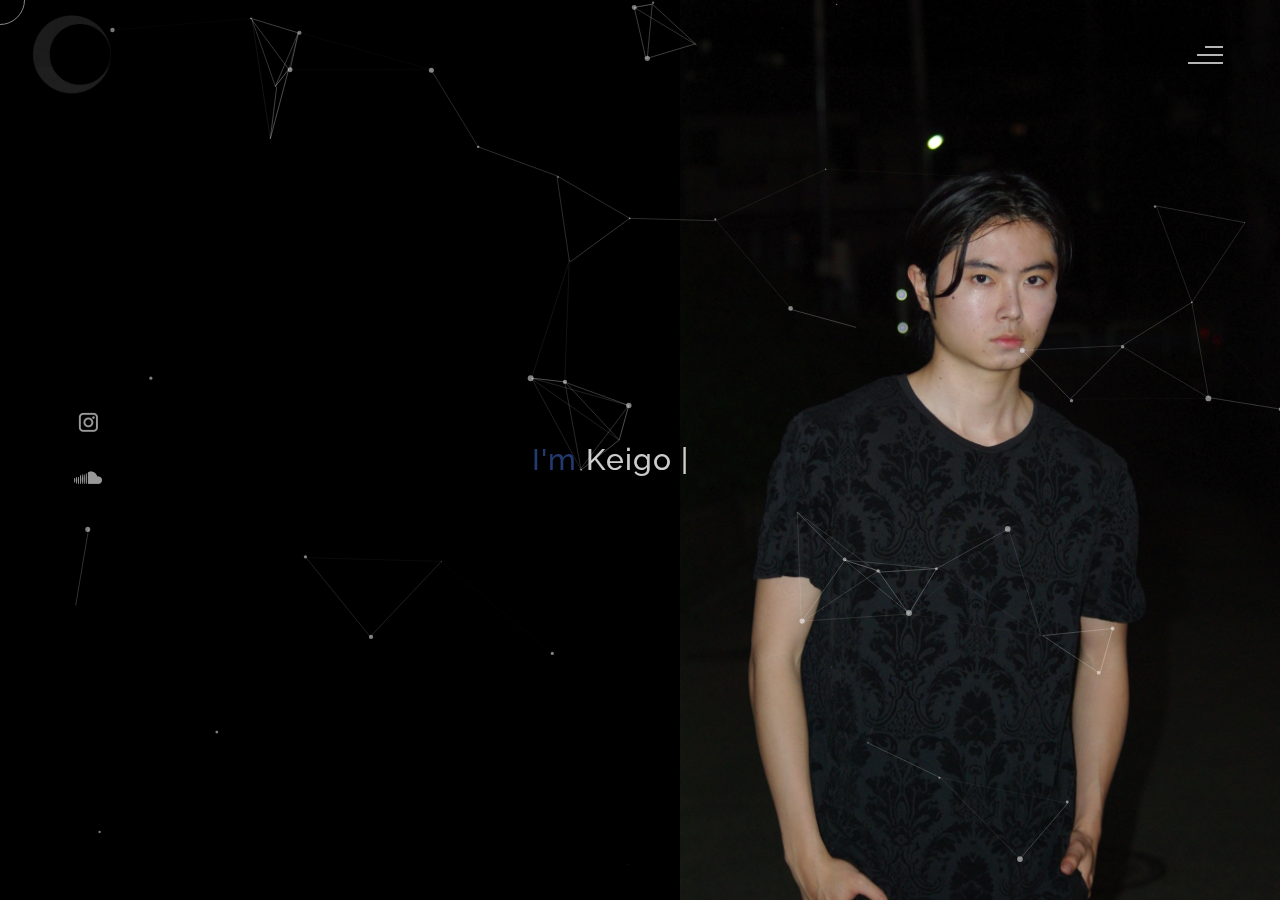
==== index.html @ 1d272ecc "Update index.html" ====
<!DOCTYPE html>
<html lang="en">
<head>
    <meta charset="UTF-8">
    <meta name="viewport" content="width=device-width, initial-scale=1.0">
    <meta name="description" content="吉田慧悟 / Keigo Yoshida OFFICIAL PORTFOLIO. " />
	<meta name="keywords" content="blog, business card, creative, creative portfolio, cv theme, online resume, personal, portfolio, professional cv, responsive portfolio, resume, resume theme, vcard" />
	<meta name="author" content="吉田慧悟 Keigo Yoshida OFFICIAL WEBSITE." />
    <meta name="viewport" content="width=device-width, initial-scale=1.0">

    <style>
        /* 動画をレスポンシブにするためのスタイル */
        .video-container {
            position: relative;
            padding-bottom: 56.25%; /* 16:9のアスペクト比に対応 */
            height: 0;
            overflow: hidden;
        }

        .video-container iframe {
            position: absolute;
            top: 0;
            left: 0;
            width: 100%;
            height: 100%;
        }
    </style>
    <title>吉田慧悟 / Keigo Yoshida OFFICIAL PORTFOLIO.</title>
  <!--favicon-img--> 
   <link rel="icon" type="image/png" href="images/favicon.png">
   <!--favicon-img-->
   <!--main css file should not be removed -->
    <link rel="stylesheet" href="css/index.css">
    <!--main css file-->
    		<!-- Styles -->
		<!-- Bootstrap CSS -->
		<link href="css/bootstrap.min.css" rel="stylesheet">	
		<!-- Animate CSS -->
		<link href="css/animate.min.css" rel="stylesheet">
		<!-- Basic stylesheet -->
		<link rel="stylesheet" href="css/owl.carousel.css">
		<!-- Font awesome CSS -->
		<link href="css/font-awesome.min.css" rel="stylesheet">		
		<!-- Custom CSS -->
		<link href="css/style.css" rel="stylesheet">
		<link href="css/style-color.css" rel="stylesheet">
    
    <script src="https://cdnjs.cloudflare.com/ajax/libs/gsap/3.2.6/gsap.min.js"></script>
</head>
<body>
    <!--contains all the div-->
    <div id="all">
    <!--mouse  follower-->
        <div class="cursor"></div>
    <!--mouse  follower-->
    <!--loader-->
        <div id="loader">
            <span class="color"></span>
        </div>
    <!--loader-end-->
    <!--link-screen-->
        <div id="breaker">
        </div>
        <div id="breaker-two">
        </div>
    <!--link-screen-->
        <!--Main-Section-->
        <!--Navigator-fullscreen-->
        <div id="navigation-content">
            <div class="logo">
                <img src="images/logo.png" alt="logo">
            </div>
            <div class="navigation-close">
                <span class="close-first"></span>
                <span class="close-second"></span>
            </div>
            <div class="navigation-links">
                <!-- <a href="#" data-text="ABOUT" id="contact-link" >About</a> -->
               <a href="#" data-text="Works" id="blog-link" >Works</a>
               <!--<a href="https://keigoyoshida7.github.io/narrative_receipt/" data-text="NARRATIVE RECEIPT" id="link" >Narrative Receipt</a> -->
               <a href="https://keigoyoshida-my-portfolio.notion.site/Keigo-Yoshida-b355601943ee4f1d8fac288e0679c181" data-text="Portfolio" id="link" >Portfolio</a>
                <!--<a href="#" data-text="PHOTOGRAPH" id="portfolio-link" >Photograph</a>-->
                <a href="#" data-text="Home" id="home-link" >Home</a>

        
               
            </div>
        </div>
        <!--Navigator-Fullscreen END-->
          <!--Home Page-->
        <!--Menubar-->
      
        <div id="navigation-bar">
            <br> <br><br>
            <div style="text-align: right">  </div>
            <img src="images/logo.png" alt="logo">
            <div class="menubar">
                <span class="first-span"></span>
                <span class="second-span"></span>
                <span class="third-span"></span>
            </div>
        </div>
        <!--Menubar End-->
          <!--Header-->
        <div id="header">
            <div id="particles"></div>
              <!--Social Media Links-->
            <div class="social-media-links">
               <a href="https://www.instagram.com/keigoyoshida_/"><img src="images/instagram logo.png" class="social-media" alt="instagram-logo"></a><!--Your instagram homepage link inser in place of "#"-->
               <a href="https://on.soundcloud.com/oqWKH"><img src="images/soundcloud.png" class="social-media" alt="-logo"></a>
              

            </div>
            <!--Social Media Links end-->
            <div class="header-content">
                <div class="header-content-box">
                <div class="firstline"><span class="color"> </span> </div>
                <div class="secondline">
                     <a class="color">I'm  </a> 
            <span class="txt-rotate " data-period="1200"data-rotate='[ "Keigo Yoshida.","Who Î am."]'></span>
            <span class="slash">|</span>
        </div>
                    <div class="contact">
           <!--Your telephone number Id write in place of "#"-->
                    </div>    
            </div>
            </div>
            <!--header image-->
            <div class="header-image">
                <img src="images/a.JPG" >

            </div>
            <!--header image end-->
        </div>
           <!--Header End-->
        <!--HomePage End-->
        <!--Main-Section End-->
        <!--about-->
        <!--
         <div class="color-changer">
                <div class="color-panel">
                    <img src="images/gear.png" alt="">
                </div>
                <div class="color-selector">
                    <div class="heading">Custom Colors</div>
                    <div class="colors">
                        <ul >
                        <li>
                            <a href="#0" class="color-red " title="color-red"></a>
                        </li>
                        <li>
                            <a href="#0" class="color-purple" title="color-purple"></a>
                        </li>
                        <li>
                            <a href="#0" class="color-malt" title="color-malt"></a>
                        </li>
                        <li>
                            <a href="#0" class="color-green" title="color-green"></a>
                        </li>
                        <li>
                            <a href="#0" class="color-blue" title="color-blue"></a>
                        </li>
                        <li>
                            <a href="#0" class="color-orange" title="color-orange"></a>
                        </li>
                        </ul>
                    </div>
                </div>
                </div>
        <div id="about">
            <div class="color-changer">
            <div class="color-panel">
                <img src="images/gear.png" alt="">
            </div>
            <div class="color-selector">
                <div class="heading">Custom Colors</div>
                <div class="colors">
                    <ul >
                    <li>
                        <a href="#0" class="color-red " title="color-red"></a>
                    </li>
                    <li>
                        <a href="#0" class="color-purple" title="color-purple"></a>
                    </li>
                    <li>
                        <a href="#0" class="color-malt" title="color-malt"></a>
                    </li>
                    <li>
                        <a href="#0" class="color-green" title="color-green"></a>
                    </li>
                    <li>
                        <a href="#0" class="color-blue" title="color-blue"></a>
                    </li>
                    <li>
                        <a href="#0" class="color-orange" title="color-orange"></a>
                    </li>
                    </ul>
                </div>
                -->
            </div>
            </div>
           <!--blog-->
           
        <div id="blog">
           
			</div>
			<!--/ hero end -->
       <!--copyright-section-->
        </div>
        <!--blog end-->
             
            </div>
            <!--about picture-->
        
            <!--services start-->
            <div id="services">
            <!--
                <div class="color-changer">
                    <div class="color-panel">
                        <img src="images/gear.png" alt="">
                    </div>
                    <div class="color-selector">
                        <div class="heading">Custom Colors</div>
                        <div class="colors">
                            <ul >
                            <li>
                                <a href="#0" class="color-red " title="color-red"></a>
                            </li>
                            <li>
                                <a href="#0" class="color-purple" title="color-purple"></a>
                            </li>
                            <li>
                                <a href="#0" class="color-malt" title="color-malt"></a>
                            </li>
                            <li>
                                <a href="#0" class="color-green" title="color-green"></a>
                            </li>
                            <li>
                                <a href="#0" class="color-blue" title="color-blue"></a>
                            </li>
                            <li>
                                <a href="#0" class="color-orange" title="color-orange"></a>
                            </li>
                            </ul>
                        </div>
                    </div>
                    </div>
           
           
    <!--copyright-section You Can Remove After Downloading-->
          
    <!--copyright-section-->
        </div>
        <!--about end-->
        <!--portfolio-->
        <div id="portfolio">

            <div class="color-changer">
                          

               
                </div>
            <div class="portfolio-header">
            <span class ="header-caption"> Some Of My <span class="color">Works.</span></span></div>
            <!DOCTYPE HTML>

<!--
	Multiverse by HTML5 UP
	html5up.net | @ajlkn
	Free for personal and commercial use under the CCA 3.0 license (html5up.net/license)
-->
		<meta carset="utf-8" />
		<meta name="viewport" content="width=device-width, initial-scale=1, user-scalable=no" />
		<noscript><link rel="stylesheet" href="assets/css/noscript.css" /></noscript>
	<body class="is-preload">

		<!-- Wrapper -->
			<div id="wrapper">

				<!-- Header -->
					<header id="header">
						<h1><a href="index.html"><strong>Multiverse</strong> by HTML5 UP</a></h1>
						<nav>
							<ul>
								<li><a href="#footer" class="icon fa-info-circle">About</a></li>
							</ul>
						</nav>
					</header>

				<!-- Main -->
					<div id="main">
						<article class="thumb">
							<a href="images/fulls/01.jpg" class="image"><img src="images/thumbs/01.jpg" alt="" /></a>
							<h2>the parallel world</h2>
							<p>internet world & real world</p>
						</article>
						<article class="thumb">
							<a href="images/fulls/02.jpg" class="image"><img src="images/thumbs/02.jpg" alt="" /></a>
							<h2>Patronage</h2>
							<p>what is the right aid?</p>
						</article>
						<article class="thumb">
							<a href="images/fulls/03.jpg" class="image"><img src="images/thumbs/03.jpg" alt="" /></a>
							<h2>静</h2>
							<p>無意識に存在する可能性へのアクセス。</p>
						</article>
						<article class="thumb">
							<a href="images/fulls/04.jpg" class="image"><img src="images/thumbs/04.jpg" alt="" /></a>
							<h2>瑠璃</h2>
							<p>何を想像するのだろうか。</p>
						</article>
						<article class="thumb">
							<a href="images/fulls/05.jpg" class="image"><img src="images/thumbs/05.jpg" alt="" /></a>
							<h2>tokyo 2020</h2>
							<p>covid-19 spreaded.</p>
						</article>
						<article class="thumb">
							<a href="images/fulls/06.jpg" class="image"><img src="images/thumbs/06.jpg" alt="" /></a>
							<h2>a street in japan</h2>
							<p>Have you visited here yet?</p>
						</article>
						<article class="thumb">
							<a href="images/fulls/07.jpg" class="image"><img src="images/thumbs/07.jpg" alt="" /></a>
							<h2>寿</h2>
							<p>積み重ねられるもの、変わらぬもの。</p>
						</article>
						<article class="thumb">
							<a href="images/fulls/08.jpg" class="image"><img src="images/thumbs/08.jpg" alt="" /></a>
							<h2>哀</h2>
							<p>鮮やかな審美眼へのアクセス。</p>
						</article>
						<article class="thumb">
							<a href="images/fulls/09.jpg" class="image"><img src="images/thumbs/09.jpg" alt="" /></a>
							<h2>深紅</h2>
							<p>心揺るがす情動。</p>
						</article>
						<article class="thumb">
							<a href="images/fulls/10.jpg" class="image"><img src="images/thumbs/10.jpg" alt="" /></a>
							<h2>seaside theater</h2>
							<p>The wall can be a theater.</p>
						</article>
						<article class="thumb">
							<a href="images/fulls/11.jpg" class="image"><img src="images/thumbs/11.jpg" alt="" /></a>
							<h2>sprouts</h2>
							<p>健やかな始まり。</p>
						</article>
						<article class="thumb">
							<a href="images/fulls/12.jpg" class="image"><img src="images/thumbs/12.jpg" alt="" /></a>
							<h2>serendipity</h2>
							<p>身近な幸せに気づく瞬間。</p>
						</article>
					</div>

				<!-- Footer -->
					

			</div>

		<!-- Scripts -->
			<script src="assets/js/jquery.min.js"></script>
			<script src="assets/js/jquery.poptrox.min.js"></script>
			<script src="assets/js/browser.min.js"></script>
			<script src="assets/js/breakpoints.min.js"></script>
			<script src="assets/js/util.js"></script>
			<script src="assets/js/main.js"></script>

	</body>
               </div>
       <!--copyright-section-->
             </div>
        <!--portfolio end-->
        <!--blog-->
        <div id="blog">
            <!--
            <div class="color-changer">
                <div class="color-panel">
                    <img src="images/gear.png" alt="">
                </div>
                <div class="color-selector">
                    <div class="heading">Custom Colors</div>
                    <div class="colors">
                        <ul >
                        <li>
                            <a href="#0" class="color-red " title="color-red"></a>
                        </li>
                        <li>
                            <a href="#0" class="color-purple" title="color-purple"></a>
                        </li>
                        <li>
                            <a href="#0" class="color-malt" title="color-malt"></a>
                        </li>
                        <li>
                            <a href="#0" class="color-green" title="color-green"></a>
                        </li>
                        <li>
                            <a href="#0" class="color-blue" title="color-blue"></a>
                        </li>
                        <li>
                            <a href="#0" class="color-orange" title="color-orange"></a>
                        </li>
                        </ul>
                    </div>
                </div>
                </div>
                -->
            	<!-- Hero block area -->
			<div id="latestalbum" class="hero_padx" >
                <div class="whatis">
                <h4>Works</h4>
		<br>・<a href="https://www.dropbox.com/scl/fi/ap5p3apqj7sbou5hw791k/Artificial_Heart_Brain_Waves.mp4?rlkey=4taw8nyjsxdofwylj3bi545pa&dl=0">Artificial Heart Brain Wave</a>
                            <br>&nbsp;&nbsp;&nbsp;&nbsp;&nbsp;&nbsp; Data-driven art, Keio sfc θ hall, January 21, 2024
		 <br>	
                <br>・<a href="https://www.instagram.com/reel/C0ty3elr9zW/?utm_source=ig_web_copy_link&igsh=MzRlODBiNWFlZA==">Christmas Gara DJ</a>@ CÉ LA VI Tokyo
                <br>&nbsp;&nbsp;&nbsp;&nbsp;&nbsp;&nbsp;Shibuya, December 9, 2023
                <br>
                <br>・<a href="https://fsp.zounohana.jp/2023/programs/x-music-reimagine/">Re:imagine (installation)</a> @ZOU-NO-HANA FUTURE SCAPE PROJECT2023
                <br>&nbsp;&nbsp;&nbsp;&nbsp;&nbsp;&nbsp;Yokohama, December 8-10, 2023
                <br>
                <br>・Re:imagine (installation) @ SFC Open research forum & 万学博覧会
                <br>&nbsp;&nbsp;&nbsp;&nbsp;&nbsp;&nbsp;Yokohama, December 8-10, 2023
                <br>
                <br>・<a href="https://youtu.be/ghjF4PuqH1k?si=Ov_YqUr1mTxvy-Os">SinTonix & Shinya Fujii session (VJ,produce)</a> @ Tsukuna International Conference 2033
                <br>&nbsp;&nbsp;&nbsp;&nbsp;&nbsp;&nbsp;Tsukuba, September 9, 2023
                <br>
		<br>・<a href="https://linkco.re/mHfVBsdN">Hanamizuki [Reworked]</a> feat. Yo Hitoto
                <br>&nbsp;&nbsp;&nbsp;&nbsp;&nbsp;&nbsp;Released, September 8, 2023
			<br>
			    <br>・ The Joint Conference of the 17th International<br> Conference on Music Perception and Cognition and the 7th Conference of the Asia-Pacific Society for the Cognitive Sciences of Music (ICMPC17-APSCOM7).<br>
                            Sata S., Honda K., Yamaguchi S., Komine M., Yoshida K., Kim S., Kashino M., Hagio S., & Fujii S.<br> Muscle Synergy of A Lower Limb in Drummer’s Dystonia: A Case Study.
                            <br>&nbsp;&nbsp;&nbsp; &nbsp;&nbsp;&nbsp;Nihon University, Japan, August 24-28, 2023
			    <br>
			    <br>・<a href="https://www.instagram.com/tv/Cr5qaPPg6y4/?utm_source=ig_web_copy_link&igsh=MzRlODBiNWFlZA==">gamma DJ</a> @spin coaster music bar
                            <br>&nbsp;&nbsp;&nbsp;&nbsp;&nbsp;&nbsp;Ebisu, April 29, 2023
                            <br>
			 <br>・<a href="https://www.instagram.com/tv/Cr5qaPPg6y4/?utm_source=ig_web_copy_link&igsh=MzRlODBiNWFlZA==">gamma/Chill DJ</a> @Zou-no-hana terrace
                            <br>&nbsp;&nbsp;&nbsp;&nbsp;&nbsp;&nbsp;Yokohama, March 26, 2023
                            <br>
			 <br>・<a href="https://vie.style/blogs/magazine/%E6%85%B6%E6%87%89%E7%BE%A9%E5%A1%BE%E5%A4%A7%E5%AD%A6%E3%81%AB%E3%81%A6vie%E3%81%AE%E3%82%A4%E3%83%A4%E3%83%9B%E3%83%B3%E5%9E%8B%E8%84%B3%E6%B3%A2%E8%A8%88%E3%82%92%E7%94%A8%E3%81%84%E3%81%9F%E3%83%87%E3%83%BC%E3%82%BF%E3%83%89%E3%83%AA%E3%83%96%E3%83%B3%E3%82%A2%E3%83%BC%E3%83%88%E3%81%AE%E6%8E%88%E6%A5%AD%E3%82%92%E9%96%8B%E8%AC%9B">VIE MAGAZINE</a>  掲載
                            <br>&nbsp;&nbsp;&nbsp;&nbsp;&nbsp;&nbsp;January, 2024 
			<br>
			 <br>・<a href="https://archive.zounohana.com/schedule/detail.php?article_id=1849&type=archive">Zou-no-hana terrace</a>  掲載
                            <br>&nbsp;&nbsp;&nbsp;&nbsp;&nbsp;&nbsp;May, 2023
			<br>
			    <br>・<a href="https://mdpr.jp/news/detail/3148992">Modelpress</a>  掲載
                            <br>&nbsp;&nbsp;&nbsp;&nbsp;&nbsp;&nbsp;May 11, 2022 
                            <br>
			    <br>・<a href="https://mdpr.jp/news/detail/2840657">Modelpress</a>  掲載 
                            <br>&nbsp;&nbsp;&nbsp;&nbsp;&nbsp;&nbsp;October 29, 2021
			<br>
			<br>・<a href="https://media.kawa-colle.jp/_ct/17490710">カワコレメディア</a>  掲載
                            <br>&nbsp;&nbsp;&nbsp;&nbsp;&nbsp;&nbsp;October, 2021
			<br>
			<br>・<a href="https://news.penmark.jp/mister_sfc4/">Penmark News</a>  掲載
                            <br>&nbsp;&nbsp;&nbsp;&nbsp;&nbsp;&nbsp;October, 2021
                            <br>
			    <br>・ CanCam 2021 掲載 10月号 特別版掲載
                            <br>
                            <br>・ Mr keio sfc 2021 finalist   
			<br>
			<br>
			<br>
			<br>
			<br>
			<br>
			<br>
			<br>
			<br>
			<br>
			<br>
			<br>
			<br>
			<br>
			<br>
			<br>
			<br>
			<br>


                        </div>
				<!-- <div class="container">
					<!-- hero content 
					<div class="hero-content ">
						<!-- heading
						<h3>Latest work</h3>
					
                        
					</div>
					<!-- hero play list 
					<div class="hero-playlist">
						<div class="row">
							<div class="col-md-12 col-sm-12">
								<!-- music album image 
								<div class="figure">
									
								</div>
								<!-- album details 
                                
								<div class="album-details">
                                    <iframe width="100%" height="166" scrolling="no" frameborder="no" allow="autoplay" src="https://w.soundcloud.com/player/?url=https%3A//api.soundcloud.com/tracks/1568405254&color=%23ff5500&auto_play=false&hide_related=false&show_comments=true&show_user=true&show_reposts=false&show_teaser=true"></iframe><div style="font-size: 10px; color: #cccccc;line-break: anywhere;word-break: normal;overflow: hidden;white-space: nowrap;text-overflow: ellipsis; font-family: Interstate,Lucida Grande,Lucida Sans Unicode,Lucida Sans,Garuda,Verdana,Tahoma,sans-serif;font-weight: 100;"><a href="https://soundcloud.com/2ety8cvnb6hy" title="Keigo Yoshida" target="_blank" style="color: #cccccc; text-decoration: none;">Keigo Yoshida</a> · <a href="https://soundcloud.com/2ety8cvnb6hy/experience-listen-sound-in-your-mind-carefully" title="Experience: Listen Sound in your mind carefully." target="_blank" style="color: #cccccc; text-decoration: none;">Experience: Listen Sound in your mind carefully.</a></div>
							
								</div>
                                <div class="album-details">
                                    <iframe width="100%" height="166" scrolling="no" frameborder="no" allow="autoplay" src="https://w.soundcloud.com/player/?url=https%3A//api.soundcloud.com/tracks/1568396167&color=%23ff5500&auto_play=false&hide_related=false&show_comments=true&show_user=true&show_reposts=false&show_teaser=true"></iframe><div style="font-size: 10px; color: #cccccc;line-break: anywhere;word-break: normal;overflow: hidden;white-space: nowrap;text-overflow: ellipsis; font-family: Interstate,Lucida Grande,Lucida Sans Unicode,Lucida Sans,Garuda,Verdana,Tahoma,sans-serif;font-weight: 100;"><a href="https://soundcloud.com/2ety8cvnb6hy" title="Keigo Yoshida" target="_blank" style="color: #cccccc; text-decoration: none;">Keigo Yoshida</a> · <a href="https://soundcloud.com/2ety8cvnb6hy/experience-mandelbrot-fibonacci" title="Experience: Mandelbrot &amp; Fibonacci" target="_blank" style="color: #cccccc; text-decoration: none;">Experience: Mandelbrot &amp; Fibonacci</a></div>
                                    -->
							
								</div>
							</div>
                           
                           
                            
						</div>
					</div>
				</div>
			</div>
			<!--/ hero end -->
       <!--copyright-section-->
        </div>
        <!--blog end-->
        <!--contact-->
     <div id="contact">
        <div class="">
            <!-- hero content -->
            <div class=" ">
                <!-- heading -->
                <br>
                <br>
            
            </div>
            <!-- hero play list -->
            <div class="hero-playlist">
                <div class="">
                    <div class="">
                        <!-- music album image -->
                        <div class="figure">
                            
                        </div>
                        <div class="main-idea">
                        <font color="white" text-align="left">
                        <!-- album details -->
                        <p text-align="left">
                        <h4 text-align="left">Keigo Yoshida </h4>
                        <!-- composed by -->
                        <h5>吉田慧悟</h5>
                        <!-- paragraph -->
                        <P></P>
                        <br>

                        <p>2002年、神奈川県で生まれる。<br>
				幼い頃からCD, Discが家にあり、音楽に囲まれた環境で育つ。<br>
				慶應義塾湘南藤沢中等部を経て、慶應義塾湘南藤沢高等部を卒業後、慶應義塾大学環境情報学部に入学。<br>
				大学ではx-Music, Neuro music labに所属。同研究室を主催する藤井研においてx, Neuroのどちらにも所属する初の学生となった。<br>
			</p>
                        <br>科学と音楽を龢える研究及び創作を行う。
                            <br>
                             Drum, Piano を演奏する。
			<br>
			<br>
			<p>Member of <a href="https://neuromusic.sfc.keio.ac.jp/?lang=ja">Neuro music</a>, <a href="https://x-music.sfc.keio.ac.jp/">x-Music</a> lab at Keio university.</p>
                            <br>Just create and research as cross over music and science.
                            <br>
                             Lover of Drum and Piano.
                           

                        </p>
                        </font>
                    </div>
                        </div>
                    </div>
                   
                   
                    
                </div>
            </div>
        </div>
<!--blog-->

        <div id="blog">
            <div class="color-changer">
                <!--
                <div class="color-panel">
                    <img src="images/gear.png" alt="">
                </div>
                <div class="color-selector">
                    <div class="heading">Custom Colors</div>
                    <div class="colors">
                        <ul >
                        <li>
                            <a href="#0" class="color-red " title="color-red"></a>
                        </li>
                        <li>
                            <a href="#0" class="color-purple" title="color-purple"></a>
                        </li>
                        <li>
                            <a href="#0" class="color-malt" title="color-malt"></a>
                        </li>
                        <li>
                            <a href="#0" class="color-green" title="color-green"></a>
                        </li>
                        <li>
                            <a href="#0" class="color-blue" title="color-blue"></a>
                        </li>
                        <li>
                            <a href="#0" class="color-orange" title="color-orange"></a>
                        </li>
                        </ul>
                    </div>
                </div>
                </div>-->
            	<!-- Hero block area 
			<div id="latestalbum" class="hero pad">
				<div class="container">
					<!-- hero content 
					<div class="hero-content ">
						<!-- heading 
						<h2>Let's meet at Opensea.</h2>
					
					</div>
					<!-- hero play list 
					<div class="hero-playlist">
						<div class="row">
							<div class="col-md-6 col-sm-6">
								<!-- music album image 
								<div class="figure">
									<!-- image 
									<img class="img-responsive" src="img/album/1.jpg" alt="" />
									<!-- disk image 
									<img class="img-responsive disk" src="img/album/disk.png" alt="" />
								</div>
								<!-- album details 
								<div class="album-details">
									<!-- title 
									<h4>Collections here </h4>
									<!-- composed by 
									<h5>By Keigo Yoshida</h5>
									<!-- paragraph 
									<p>コロナで失われた夏祭りの復活を掲げる花火を共に打ち上げよう。<br>
                                        私たちはあなたの熱意、意見が必要だ。
                                        <br>NFTの所持者はDAZZ coin を獲得し、我々にJoin出来る。
                                        <br>いずれは日本の文化を世界に発信するブランドに成長するのが目標である。
                                        <br>さぁ、私たちと新たな未来を始めよう。</p>
									<!-- button 
                                   <a href="https://opensea.io/collection/dazzling-flowers-1"></a>


									
								</div>
							</div>
						</div>
					</div>
				</div>
			</div>
			/ hero end -->
       <!--copyright-section-->
        </div>
        <!--blog end-->
        </div>
        <div class="contact-content">
       
        </div>          
     </div>
        <!--contact end-->
    
    <!--all the divisions-->
    <script src="js/jquery.min.js"></script>
    <script src="js/particles.js"></script>
    <script src="js/particles.min.js"></script>
    <script src="js/index.js"></script>
    <!--particles script-->
    <script>
  particlesJS("particles", {"particles":{"number":{"value":40,"density":{"enable":true,"value_area":800}},"color":{"value":"#ffffff"},"shape":{"type":"circle","stroke":{"width":0,"color":"#000000"},"polygon":{"nb_sides":5},"image":{"src":"img/github.svg","width":100,"height":100}},"opacity":{"value":0.5,"random":false,"anim":{"enable":false,"speed":1,"opacity_min":0.1,"sync":false}},"size":{"value":3,"random":true,"anim":{"enable":false,"speed":40,"size_min":0.1,"sync":false}},"line_linked":{"enable":true,"distance":150,"color":"#ffffff","opacity":0.4,"width":1},"move":{"enable":true,"speed":6,"direction":"none","random":false,"straight":false,"out_mode":"out","bounce":false,"attract":{"enable":false,"rotateX":600,"rotateY":1200}}},"interactivity":{"detect_on":"canvas","events":{"onhover":{"enable":true,"mode":"repulse"},"onclick":{"enable":true,"mode":"push"},"resize":true},"modes":{"grab":{"distance":400,"line_linked":{"opacity":1}},"bubble":{"distance":400,"size":40,"duration":2,"opacity":8,"speed":3},"repulse":{"distance":200,"duration":0.4},"push":{"particles_nb":4},"remove":{"particles_nb":2}}},"retina_detect":true});
    </script>

</body>
</html>
---- css/style.css ----
/*
 * Basic CSS starts 
 */
 
@import url('https://fonts.googleapis.com/css?family=Lato:300,400,400i,700');

body{
	color: #252c37;
	font-family: 'Lato', sans-serif;
	font-weight: 400;
	-webkit-font-smoothing: antialiased;
}


h1,h2,h3,h4,h5,h6{
	font-family: 'Lato', sans-serif;
	font-weight: 700;
}

p{
	margin:0;
	padding:0;
	font-size: 14px;
	line-height: 24px;
}

a{
	text-decoration: none;
}

a:hover{
	text-decoration: none;
}

a:hover,a:active,a:focus {
	outline: 0;
	text-decoration: none;
}

hr{

}

:active {
	outline: none;
}
:focus {
	outline:none;
	outline-width: 0;
}

::-moz-focus-inner {
	border:0;
}
.btn, .form-control,
.form-control:focus {
	border-radius: 0px !important;
	box-shadow: none !important;
	outline: none !important;
}

.btn-lg, .btn-group-lg > .btn {
	padding: 12px 32px;
	font-size: 18px;
}


.pad {padding: 130px 0px;}

.parallax-one { background: url('../img/promo/p1.jpg') fixed 50%;}
.parallax-two { background: url('../img/background/overlay.png'), url('../img/promo/p2.jpg') fixed 50%;}
.parallax-three { background: url('../img/background/overlay.png'), url('../img/promo/p3.jpg') fixed 50%;}
.parallax-four { background: url('../img/background/overlay.png'), url('../img/promo/p4.jpg') fixed 50%;}

/* 
 * Basic CSS ends 
 */
 
/* header */
/* navigation */

.navbar {
	margin-top: 40px;
	border: 0;
	border-radius:0;
	box-shadow: none;
	background: rgba(0,0,0,0.25);
	-webkit-transition: all 0.25s ease;
	-moz-transition: all 0.25s ease;
	-ms-transition: all 0.25s ease;
	-o-transition: all 0.25s ease;
	transition: all 0.25s ease;
}

.navbar.comeup {margin-top: 0;background: rgba(0,0,0,0.9);}
.navbar-default .navbar-nav>li>a {
	padding: 25px 20px;
	font-size: 15px;
	font-weight: 700;
}

.navbar-default .navbar-toggle .icon-bar {background: #eeeeee;}
.navbar-default .navbar-toggle {border-radius: 0;}
.navbar-default .navbar-toggle:hover, 
.navbar-default .navbar-toggle:focus{background: transparent;}

.navbar-brand>img {
	width: 100%;
	max-width: 130px;
}

/* secondary menu */

.secondary-menu {
	position: fixed;
	z-index: 99999;
	width: 100%;
	background: rgba(0,0,0,0.9);
}
.secondary-menu .sm-left {
	float: left;
	text-align: left;
}

.secondary-menu .sm-left a {
	color: #ccc;
}

.secondary-menu .sm-right {
	float: right;
	text-align: right;
}

.secondary-menu .sm-left,
.secondary-menu .sm-right {
	line-height: 40px;
	color: #fff;
}

.secondary-menu .sm-social-link a {
	display: inline-block;
	width: 40px;
	height: 40px;
	line-height: 40px;
	font-size: 14px;
	color: #fff;
	text-align: center;
	background: rgba(0,0,0,0.3);
}

/* banner */

/* banner slider */

.banner .carousel .item{
  -webkit-animation-duration: 3s;
  -webkit-animation-delay: 0.5s;
  -moz-animation-duration: 3s;
  -moz-animation-delay: 0.5s;
  -ms-animation-duration: 3s;
  -ms-animation-delay: 0.5s;
  -o-animation-duration: 3s;    
  -o-animation-delay: 0.5s;    
  animation-duration:3s;
  animation-delay:0.5s;
}
.banner .carousel .carousel-caption h2,
.banner .carousel .carousel-caption h3 {
  -webkit-animation-duration: 2s;
  -webkit-animation-delay: 1s;
  -moz-animation-duration: 2s;
  -moz-animation-delay: 1s;
  -ms-animation-duration: 2s;
  -ms-animation-delay: 1s;
  -o-animation-duration: 2s;    
  -o-animation-delay: 1s;    
  animation-duration:2s;
  animation-delay:1s;
}

.banner .carousel .carousel-caption h2 i {
	font-size: 64px;
  display: inline-block;
  margin-right: 12px;
}

.banner .carousel .carousel-caption p{
  -webkit-animation-duration: 2s;
  -webkit-animation-delay: 1s;
  -moz-animation-duration: 2s;
  -moz-animation-delay: 1s;
  -ms-animation-duration: 2s;
  -ms-animation-delay: 1s;
  -o-animation-duration: 2s;    
	-o-animation-delay: 1s;      
  animation-duration:2s;
  animation-delay:1s;
}

.banner .carousel .carousel-caption .btn{
  -webkit-animation-duration: 2s;
  -webkit-animation-delay: 2.5s;
  -moz-animation-duration: 2s;
  -moz-animation-delay: 2.5s;
  -ms-animation-duration: 2s;
  -ms-animation-delay: 2.5s;
  -o-animation-duration: 2s;    
  -o-animation-delay: 2.5s;    
  animation-duration:2s;
  animation-delay:2.5s;
}

.banner .carousel .carousel-control{
	position: absolute;
	top: 50%;
	margin-top: -25px;
	display: inline-block;
	font-size: 18px;
	text-align: center;
	background: none;
	-ms-filter: "progid:DXImageTransform.Microsoft.Alpha(Opacity=0)" !important;
	border:0;
	opacity: 1;
	text-shadow: none;
}

.banner .carousel .carousel-control span {
	width: 50px;
	height: 50px;
	line-height: 52px;
	font-size: 22px;
}

.banner .slide-one, .banner .slide-two {
	bottom: inherit;
	top: 250px;
	text-align: left;
}
.banner .slide-one h2, .banner .slide-two h2 {
	margin-bottom: 15px;
	font-size: 52px;
	line-height: 42px;
	font-weight: 300;
	color: #fff;
}

.banner .slide-one h3, .banner .slide-two h3 {
	font-size: 24px;
	line-height: 32px;
	font-weight: 400;
}

.banner .slide-one .btn,
.banner .slide-two .btn {
	display: inline-block;
	margin-top: 15px;
	padding: 12px 32px;
	font-size: 16px;
}

/* default heading */

.default-heading,
.default-heading-shadow {
	text-align: center;
	margin-bottom: 40px;
}

.default-heading h2,
.default-heading-shadow h2 {
	position: relative;
	display: inline-block;
	margin-top: 0;
	margin-bottom: 30px;
	padding: 25px 30px;
	font-size: 45px;
	text-transform: uppercase;
}

.default-heading h2:after,
.default-heading-shadow h2:after{
	top: 100%;
	left: 50%;
	border: solid transparent;
	content: " ";
	height: 0;
	width: 0;
	position: absolute;
	pointer-events: none;
	border-color: rgba(240, 253, 255, 0);
	border-width: 20px;
	margin-left: -20px;
}

.default-heading-shadow h2 {color: #fff;}

@-webkit-keyframes rotating /* Safari and Chrome */ {
  from {
    -webkit-transform: rotate(0deg);
    -o-transform: rotate(0deg);
    transform: rotate(0deg);
  }
  to {
    -webkit-transform: rotate(360deg);
    -o-transform: rotate(360deg);
    transform: rotate(360deg);
  }
}

@keyframes rotating {
  from {
    -ms-transform: rotate(0deg);
    -moz-transform: rotate(0deg);
    -webkit-transform: rotate(0deg);
    -o-transform: rotate(0deg);
    transform: rotate(0deg);
  }
  to {
    -ms-transform: rotate(360deg);
    -moz-transform: rotate(360deg);
    -webkit-transform: rotate(360deg);
    -o-transform: rotate(360deg);
    transform: rotate(360deg);
  }
}

.rotating {
  -webkit-animation: rotating 8s linear infinite;
  -moz-animation: rotating 8s linear infinite;
  -ms-animation: rotating 8s linear infinite;
  -o-animation: rotating 8s linear infinite;
  animation: rotating 8s linear infinite;
}

/* hero */

.hero .hero-content {
	text-align: center;
}

.hero-content h2 {
	margin-top: 0;
	margin-bottom: 0;
	font-size: 45px;
}

.hero-content hr {
	max-width: 450px;
	margin: 20px auto;
	border-top: 1px solid #ddd;
}

.hero-content p {
	font-size: 20px;
	line-height: 28px;
}

.hero-playlist {
	margin-top: 50px;
}

.hero-playlist .figure {
	position: relative;
	max-width: 450px;
	margin: 0 auto;
}

.hero-playlist .figure .disk {
	position: absolute;
	top: 50%;
	left: 50%;
	width: 200px;
	height: 200px;
	margin-top: -100px;
	margin-left: -100px;
	opacity: 0.5;
}

.hero-playlist .album-details {
	max-width: 450px;
	margin: 0 auto;
	margin-top: 30px;
	margin-bottom: 30px;
	text-align: center;
	letter-spacing: 0.1em;
}

.hero-playlist .album-details h4 {
	font-size: 22px;
	line-height: 32px;
	text-transform: uppercase;
}

.hero-playlist .album-details h5 {
	margin-top: 15px;
	margin-bottom: 20px;
	font-size: 18px;
	font-weight: 400;
	color: #aaa;
}

.hero-playlist .album-details p {
	margin-bottom: 30px;
	font-size: 15px;
	line-height: 30px;
}

.playlist-content .playlist-number {
	margin-bottom: 10px;
	padding: 10px 15px;
	background: #fafafa;
	border: 1px solid #ddd;
}

.playlist-content .playlist-number .song-info {
	float: left;	
}

.playlist-content .playlist-number .song-info h4 {
	margin-top: 5px;
	margin-bottom: 5px;
	font-size: 15px;
}
.playlist-content .playlist-number .song-info p {
	font-size: 12px;
	font-style: italic;
}

.playlist-content .playlist-number .music-icon {float: right;}
.playlist-content .playlist-number .music-icon a {
	display: inline-block;
	width: 30px;
	height: 45px;
	line-height: 45px;
	font-size: 20px;
	text-align: center;
}


/* promo */

.promo .promo-element {
	text-align: center;
}

.promo .promo-element h3{
	margin-top: 0;
	margin-bottom: 30px;
	font-size: 40px;
	line-height: 52px;
	color: #fff;
}

.promo .promo-element p {
	font-size: 32px;
	line-height: 44px;
	font-weight: 300;
	color: #fff;	
}

.promo .promo-element .promo-link {
	display: block;
	width: 120px;
	height: 120px;
	line-height: 120px;
	margin: 0 auto;
	margin-top: 40px;
	font-size: 80px;
	text-align: center;
	color: #fff;
}


/* featured album */

.featured .featured-item {
	max-width: 450px;
	margin: 0 auto;
	margin-top: 30px;
	padding-bottom: 30px;
}

.featured .featured-item .figure {
	position: relative;
	overflow: hidden;
}

.featured .featured-item .figure p {
	position: absolute;
	bottom: 0;
	right: 0;
	margin-bottom: 10%;
	margin-right: 10%;
	width: 80%;
	height: 80%;
	padding: 20px 25px;
	color: #fff;
	border: 10px solid #fff;
	font-size: 16px;
	line-height: 28px;
	opacity:0;
	-ms-filter: "progid:DXImageTransform.Microsoft.Alpha(Opacity=0)";
	-webkit-transition: all 0.5s ease-out;
	-moz-transition: all 0.5s ease-out;
	-ms-transition: all 0.5s ease-out;
	-o-transition: all 0.5s ease-out;
	transition: all 0.5s ease-out;
}

.featured .featured-item:hover .figure p {
	opacity:1;
	-ms-filter: "progid:DXImageTransform.Microsoft.Alpha(Opacity=100)";
}

.featured-item .featured-item-info h4 {
	margin-top: 30px;
	font-size: 28px;
	line-height: 40px;
	text-align: center;
	font-weight: 300;
	text-transform: uppercase;
}

.featured-item .featured-item-info hr {
	max-width: 60px;
	margin: 20px auto;
	border-top: 4px solid #ddd;
}

.featured-item .featured-item-info p {
	font-size: 16px;
	font-weight: 700;
	text-align: center;
}

/* news letter / subscribe */
.news-letter {
	padding: 150px 0;
	background: #252c37;
}
.news-letter .news-content {text-align: center;}
.news-letter .news-content h3 {
	margin-top: 0;
	margin-bottom: 20px;
	font-size: 44px;
	line-height: 54px;
	color: #fff;
}

.news-letter .news-content p {
	margin-bottom: 30px;
	font-size: 18px;
	line-height: 28px;
	font-style: italic;
	color: #fff;
}

.news-letter .news-content form {
	max-width: 450px;
	margin: 0 auto;
}

.news-letter .news-content form .btn {
	padding: 10px 20px;
}

/* why work with us */

.work-with-us .why-content .why-message {
	padding-bottom: 30px;
	font-size: 22px;
	line-height: 32px;
	text-align: center;
}

.work-with-us .why-content .apply-btn {
	margin-top: 60px;
	text-align: center;
}

.work-with-us .why-content .why-item {
	max-width: 450px;
	margin: 0 auto;
	margin-top: 30px;
	padding: 20px 25px; 
	background: #252c37;
}

.why-content .why-item .why-number {
	display: block;
	margin-bottom: 10px;
	color: #fff;
	font-family: 'Droid Sans', sans-serif;
	font-size: 64px;
	font-weight: 700;
	line-height: 1;
}

.why-content .why-item p {color: #fff;}

/* portfolio */

.portfolio.pad {
	padding-top: 100px;
	padding-bottom: 70px;
}

.portfolio-content {margin: 70px 0;}
.portfolio-content .item{
	margin: 0;
	position: relative;
}
.portfolio-content .item img {
	width: 100%;
	max-width: 450px;
}

.portfolio-content .item .p-transparent{
	position: absolute;
	top: -20px;
	left: 0;
	width: 80%;
	height: 80%;
	margin-left: 10%;
	margin-top: 13%;
	opacity: 0;
	border: 10px solid #fff;
	-webkit-transition: all 0.5s ease;
	-moz-transition: all 0.5s ease;
	-ms-transition: all 0.5s ease;
	-o-transition: all 0.5s ease;
	transition: all 0.5s ease;
}

.portfolio-content .item .p-hover {
	position: absolute;
	top: -40px;
	left: 0;
	width: 80%;
	margin-top: 10%;
	margin-left: 10%;
	opacity: 0;
	-webkit-transition: all 0.25s linear;
	-moz-transition: all 0.25s linear;
	-ms-transition: all 0.25s linear;
	-o-transition: all 0.25s linear;
	transition: all 0.25s linear;
}

.portfolio-content .item:hover .p-transparent,
.portfolio-content .item:hover .p-hover  {
	top: 0;
	opacity: 1;
	-webkit-transition: all 0.25s linear;
	-moz-transition: all 0.25s linear;
	-ms-transition: all 0.25s linear;
	-o-transition: all 0.25s linear;
	transition: all 0.25s linear;
}

.portfolio-content .item .p-hover {
	padding: 30px;
	text-align: center;
}

.portfolio-content .item .p-hover h3 {
	margin: 0;
	margin-top: 30px;
	font-size: 28px;
	font-weight: 300;
	color: #fff;
}

.portfolio-content .item .p-hover hr {
	width: 40px;
	border-top: 5px solid #fff;
	margin: 20px auto;
}

.portfolio-content .item .p-hover p {
	color: #fff;
	font-style: italic;
}

.portfolio-content .item .p-hover a {
	display: inline-block;
	width: 45px;
	height: 45px;
	line-height: 45px;
	margin: 0 auto;
	margin-top: 25px;
	text-align: center;
	font-size: 14px;
	color: #fff;
	background: #fff;
}

/* call to action block */

.cta .cta-element {padding: 40px;}

.cta-element h3 {
	margin-top: 0;
	font-size: 26px;
	line-height: 36px;
	color: #fff;
}

.cta .cta-element p {
	font-style: italic;
	color: #fff;
	font-size: 16px;
	line-height: 26px;
}

.cta-element .cta-btn{
	margin-top: 25px;
}

/* events */

.events .events-item {
	margin-top: 30px;
	background: #fff;
	padding: 25px;
}

.events .events-item .figure {
	position: relative;
}

.events .events-item .figure .event-location {
	position: absolute;
	bottom: 0;
	left: 0;
	z-index: 8;
	background: rgba(0,0,0,0.3);
	padding: 8px 16px;
	font-size: 14px;
	line-height: 26px;
	color: #fff;
	font-weight: 700;
}

.events .events-item .figure .event-location i {
	display: inline-block;
	margin-right: 10px;
	font-size: 16px;
}

.events .events-item .figure .event-date {
	position: absolute;
	top: 30px;
	right: 0;
	margin-right: -1px;
	z-index: 7;
	color: #fff;
	background: rgba(0,0,0,0.25);
	border: 1px solid #fff;
	text-align: center;
	font-weight: 700;
	font-size: 20px;
	line-height: 40px;
}

.events .events-item .figure .event-date .emonth {font-size: 13px;}
.events-item .figure .event-date .etime {
	display: block;
	background: #fff;
	padding: 5px 7px;
	color: #252c37;
	font-size: 13px;
	line-height: 16px;
}

.events .events-item .figure .img-hover {
	position: absolute;
	top: 0;
	left: 0;
	z-index: 5;
	width: 100%;
	height: 100%;
	opacity: 0;
	-webkit-transition: all 0.25s linear;
	-moz-transition: all 0.25s linear;
	-ms-transition: all 0.25s linear;
	-o-transition: all 0.25s linear;
	transition: all 0.25s linear;
}

.events .events-item:hover .figure .img-hover {
	top: 0;
	opacity: 1;
	-webkit-transition: all 0.25s linear;
	-moz-transition: all 0.25s linear;
	-ms-transition: all 0.25s linear;
	-o-transition: all 0.25s linear;
	transition: all 0.25s linear;
}

.events .events-item .figure .img-hover a {
	position: relative;
	top: 50%;
	display: block;
	width: 80px;
	height: 80px;
	line-height: 80px;
	margin: 0 auto;
	margin-top: -40px;
	font-size: 52px;
	text-align: center;
}

.events .events-item .event-info h3 {
	margin-bottom: 0px;
	font-size: 22px;
	line-height: 32px;
	text-transform: uppercase;
}

.events .events-item .event-info hr {
	width: 60px;
	margin-left: 0;
	margin-bottom: 15px;
	border-top: 1px solid #fff;
}

.events .events-item .event-info p {
	font-style: italic;
}

.events .events-item .event-info .btn {
	display: inline-block;
	margin-top: 20px;
}

/* about */
.about {padding-top: 120px;}
.about .about-what-we {padding-bottom: 30px;}
.about-what-we .what-we-item {
	max-width: 450px;
	margin: 0 auto;
	margin-bottom: 30px;
}

.about-what-we .what-we-item h3 {
	font-size: 26px;
	font-weight: normal;
}
.about-what-we .what-we-item h3 i {
	display: inline-block;
	margin-right: 12px;
}

/* team */
.team {padding-bottom: 120px;}
.team-member {
	text-align: center;
	max-width: 400px;
	margin: 0 auto;
	margin-top: 30px;
}

.team-member .member-img img {
	width: 100%;
	max-width: 450px;
	margin: 0 auto;
}

.team-member .member-img {
	position: relative;
	overflow: hidden;
}

.team-member .member-img .social {
	position: absolute;
	top: 50%;
	left: 0;
	margin-top: -20px;
	z-index: 10;
	width: 100%;
	opacity: 0;
	-webkit-transition: all 0.25s linear;
	-moz-transition: all 0.25s linear;
	-ms-transition: all 0.25s linear;
	-o-transition: all 0.25s linear;
	transition: all 0.25s linear;
}

.team-member:hover .member-img .social {
	opacity: 1;
	-webkit-transition: all 0.25s linear;
	-moz-transition: all 0.25s linear;
	-ms-transition: all 0.25s linear;
	-o-transition: all 0.25s linear;
	transition: all 0.25s linear;
}
	
.member-img .social a i {
	width: 45px;
	height: 45px;
	font-size: 16px;
	color: #fff;
	line-height: 45px;
}

.team-member h3{
	margin-top: 30;
	font-size:22px;
}

.team-member .designation {
	display: block;
	font-size: 14px;
}

/* meets */

.meet {
	background: #252c37 url('../img/flat/back-ptrn.png') repeat;
	box-shadow: inset 0 0 10px #000;
}
.meet .meet-item {
	max-width: 300px;
	margin: 0 auto;
	text-align: center;
}

.meet .meet-item img {
	width: 100%;
	max-width: 300px;
	margin: 0 auto;
}

.meet .meet-map {
	position: relative;
	margin-top: 70px;
}

.meet .default-heading-2 hr {
	max-width: 90px;
	margin: 0 auto;
	margin-top: 25px;
	border-top: 2px solid #fff;
}

.meet .meet-map .img-map {
	width: 100%;
	max-width: 1080px;
	margin: 0 auto;
}

.meet .tooltip {
	font-family: 'Source Sans Pro', sans-serif;
	font-size: 15px;
	letter-spacing: 0.05em;
}

.meet .tooltip .tooltip-inner {
	padding: 4px 8px;
	border-radius: 2px;
	opacity: 1;
}

.meet .meet-map .map-marker {
	display: block;
	position: absolute;
	margin: 0;
	padding: 0;
	text-align: center;
}

.meet-map .map-marker.india {top: 45%;	left: 67%;}
.meet-map .map-marker.usa {top: 35%;	left: 20%;}
.meet-map .map-marker.sa {top: 68%;	left: 52%;}
.meet-map .map-marker.russia {top: 18%;	left: 73%;}
.meet-map .map-marker.brazil {top: 64%;	left: 30%;}

/* contact */
.contact  .contact-item {
	max-width: 450px;
	margin: 0 auto;
	margin-top: 50px;
	margin-bottom: 100px;
}

.contact  .contact-item i {
	display: block;
	width: 80px;
	height: 80px;
	line-height: 80px;
	margin: 0 auto;
	margin-bottom: 30px;
	text-align: center;
	font-size: 36px;
	border: 1px solid #ddd;
	border-radius: 90px;
}

.contact  .contact-item .contact-details {
	display: block;
	text-align: center;
	font-size: 22px;
	line-height: 32px;
}

.form-content p{
	font-size: 22px;
	line-height: 32px;
	text-align: center;
}

.form-content form {
	margin-top: 30px;
}

.form-content form .error {
	display: inline-block;
	margin-top: 5px;
	font-size: 12px;
	font-weight: normal;
	color: #e90404;
}

.form-content form label {
	padding-bottom: 4px;
	font-size: 16px;
	font-weight: 700;
	color: #454545;
}

.form-content form .form-control {border-radius: 3px;}
.form-content form .btn {margin-top: 30px;}

#error, 
#success {
	margin-top: 30px;
	display: none;
}

/* footer */
footer {
	padding-top: 50px;
	padding-bottom: 30px;
	background: #252c37;
	text-align: center;
}

footer .social a {
	display: inline-block;
	width: 60px;
	height: 60px;
	line-height: 60px;
	margin: 0 7px;
	margin-bottom: 30px;
	color: #fff;
	font-size: 32px;
	border: 1px solid transparent;
	border-radius: 80px;
	-webkit-transition: all 0.25s linear;
	-moz-transition: all 0.25s linear;
	-ms-transition: all 0.25s linear;
	-o-transition: all 0.25s linear;
	transition: all 0.25s linear;
}

footer .copy-right {
	color: #fff;
	font-size: 12px;
}

/* Back to top */

.totop {
	position: fixed;
	bottom: 10px;
	right: 10px;
	z-index: 104400;
}

.totop a, .totop a:visited{
	display: block;
	width: 50px;
	height: 50px;
	color: #fff !important;
	text-align: center;
	font-size: 20px;
	line-height: 50px;
	border-radius: 2px;
}

/*
 * Style switcher
 */

.style-switcher{
	width:25px;
	position:fixed;
	top:150px;
	right:0px;
	background:#fff;
	z-index:10000;
	box-shadow:0px 1px 2px rgba(0,0,0,0.15);
}

.style-switcher a{
	display:block;
	width:15px;
	height:15px;
	margin: 5px auto;
}	

/*
 * Responsive CSS 
 */

/*
 * Mobile phones 
 */
@media (max-width: 575px){
	.banner .slide-one h3, .banner .slide-two h3,
	.banner .slide-one .btn, .banner .slide-two .btn {display: none !important;}
	.banner-video .slider .video-header {bottom: 70px;}
	
	.meet .meet-map .map-marker img {max-width: 15px !important;}
}

/*
 * Tablets 
 */
@media (max-width: 767px){
	.navbar-default .navbar-collapse {
		border-color: rgba(0,0,0,0.15);
		box-shadow: none;
	}
	
	.navbar-default .navbar-brand {padding-top: 5px;}
	.navbar-default .navbar-brand>img {max-width: 140px;}
	
	.navbar, .navbar.comeup { margin-top: 0; padding: 10px 0; background: rgba(0,0,0,0.9);}
	header .navbar-default .navbar-nav>li>a, header .navbar-default .navbar-nav>li.active>a,
	header .navbar-default .navbar-nav>li.active>a:hover, header .navbar-default .navbar-nav>li>a:hover	{ 
		padding-top: 8px;
		padding-bottom: 8px;
		background: none;
	}
	.navbar .navbar-nav {margin-top: 0;}
	.secondary-menu {display: none;}
	
	.banner .slide-one, .banner .slide-two {top: 80px !important;}
	.banner .carousel .carousel-control {display: none;}
	.banner .slide-one h2, .banner .slide-two h2 {font-size: 32px !important;}
	.banner .slide-one h2 i, .banner .slide-two h2 i {font-size: 40px !important;}
	.banner .slide-one h3, .banner .slide-two h3 {font-size: 20px !important;}
	.banner .slide-one .btn, .banner .slide-two .btn {
		padding: 8px 12px;
		font-size: 14px;
	}
	
	.banner-video .slider .video-header {bottom: 25%;}
	.banner-video .slider .video-header p	{display: none;}
	.banner-video .slider .video-header h3 {
		font-size: 32px;
		margin-bottom: 20px;
	}
	
		
	.hero-playlist .playlist-content {
		max-width: 450px;
		margin: 0 auto;
	}
	
	.portfolio-content .item .p-hover {top: 0;}
	.featured .featured-item .figure p,
	.portfolio-content .item .p-transparent,
	.portfolio-content .item .p-hover	{
		opacity:0.8;
		-ms-filter: "progid:DXImageTransform.Microsoft.Alpha(Opacity=80)";
	}
		
	.cta .cta-element {
		max-width: 500px;
		margin: 0 auto;
		text-align: center;
	}
	
	.cta .cta-element .cta-btn {margin-top: 30px;}
	
	.work-with-us .why-content .why-message {max-width: 450px; margin: 0 auto;}
	
	.news-letter .news-content {
		max-width: 500px;
		margin: 0 auto;
	}
		
	.events .events-item {
		max-width: 500px;
		margin: 0 auto;
		margin-top: 30px;
	}
	
	.meet .meet-map .map-marker img {max-width: 18px;}
	
	.contact .form-content {
		max-width: 500px;
		margin: 0 auto;
	}
}

/*
 * Desktop 
 */
@media (max-width: 991px){
	.banner .slide-one, .banner .slide-two {top: 130px;}
}

@media (max-width: 1100px){ 
}
---- css/style-color.css ----
.h-twitter:hover{background:#2aa4e3!important}.h-facebook:hover{background:#375b97!important}.h-google:hover{background:#d14a36!important}.h-linkedin:hover{background:#2e8fe0!important}.btn-theme{background:#f23030;color:#fff;box-shadow:none}.btn-theme:hover{color:#fff;background:#d12323;box-shadow:1px 1px 3px rgba(0,0,0,.3)}.btn-theme:active,.btn-theme:focus{color:#fff;box-shadow:none}a{color:#f23030}a:focus,a:hover{color:#d12323}.theme-color{color:#f23030}.white{color:#fff}.gray{color:#757c7e}.black{color:#333}.red{color:#f23030}.green{color:#53ba83}.lblue{color:#69d2e7}.blue{color:#3da1e3}.orange{color:#f38630}.yellow{color:#ffca1b}.purple{color:#ba01ff}.pink{color:#ff0091}.brown{color:#a37e58}.bg-theme{background:#f23030}.bg-white{background-color:#fff}.bg-gray{background-color:#757c7e}.bg-black{background-color:#333}.bg-red{background-color:#f23030}.bg-green{background-color:#53ba83}.bg-lblue{background-color:#69d2e7}.bg-blue{background-color:#3da1e3}.bg-orange{background-color:#f38630}.bg-yellow{background-color:#ffca1b}.bg-purple{background-color:#ba01ff}.bg-pink{background-color:#ff0091}.bg-brown{background-color:#a37e58}.label-theme{background:#f23030}.navbar-default .navbar-nav li a{color:#fff}.navbar-default .navbar-nav li a:active,.navbar-default .navbar-nav li a:focus,.navbar-default .navbar-nav li a:hover{color:#f23030}.navbar-default .navbar-nav li.active a,.navbar-default .navbar-nav li.active a:active,.navbar-default .navbar-nav li.active a:focus,.navbar-default .navbar-nav li.active a:hover{color:#f23030;background:0 0}.default-heading h2,.default-heading-shadow h2{border:2px solid #f23030}.default-heading h2:after,.default-heading-shadow h2:after{border-top-color:#f23030}.promo .promo-element .promo-link{color:#f23030;background:#333}.promo .promo-element .promo-link:hover{color:#d12323}.hero-playlist .playlist-content .playlist-number:hover{background:#f23030;border-color:#d12323}.hero-playlist .playlist-content .playlist-number:hover .music-icon a,.hero-playlist .playlist-content .playlist-number:hover .song-info h4,.hero-playlist .playlist-content .playlist-number:hover .song-info p{color:#fff}.cta .cta-element,.featured .featured-item .figure p{background:#f23030}.news-letter .news-content p strong{color:#f23030}.portfolio .portfolio-content .item .p-transparent,.work-with-us .why-content .why-item:hover{background:#f23030}.portfolio .portfolio-content .item .p-hover a{color:#f23030}.portfolio .portfolio-content .item .p-hover a:hover{background:#d12323;color:#fff}.events .events-item .figure .img-hover{background:rgba(242,48,48,.6)}.events .events-item .figure .img-hover a{color:#f23030;background:#333}.events .events-item .figure .img-hover a:hover{color:#d12323}.events .events-item .event-info hr{border-color:#f23030}.about .about-what-we .what-we-item h3 i{color:#f23030}.about .team .team-member .member-img .social{background:#f23030}.about .team .team-member .member-img .social a:hover i{background:#d12323}.about .team .team-member .designation{color:#757c7e}.meet .meet-map .map-marker .um-map-marker{background:#f23030}.contact .contact-item i{color:#f23030}.contact .form-content form .form-control:focus{box-shadow:0 0 5px #f23030;border:1px solid #f23030}.landing-1 .landing1-content i{color:#f23030;border:10px double #f23030}footer{border-top:5px solid #f23030}footer .social a:hover{background:#fff;color:#fff;font-size:22px;margin-bottom:15px}.totop a{background:#f23030}
---- assets/css/noscript.css ----
/*
	Multiverse by HTML5 UP
	html5up.net | @ajlkn
	Free for personal and commercial use under the CCA 3.0 license (html5up.net/license)
*/

/* Wrapper */

	body.is-preload #wrapper:before {
		display: none;
	}

/* Main */

	body.is-preload #main .thumb {
		pointer-events: auto;
		opacity: 1;
	}

/* Header */

	body.is-preload #header {
		-moz-transform: none;
		-webkit-transform: none;
		-ms-transform: none;
		transform: none;
	}
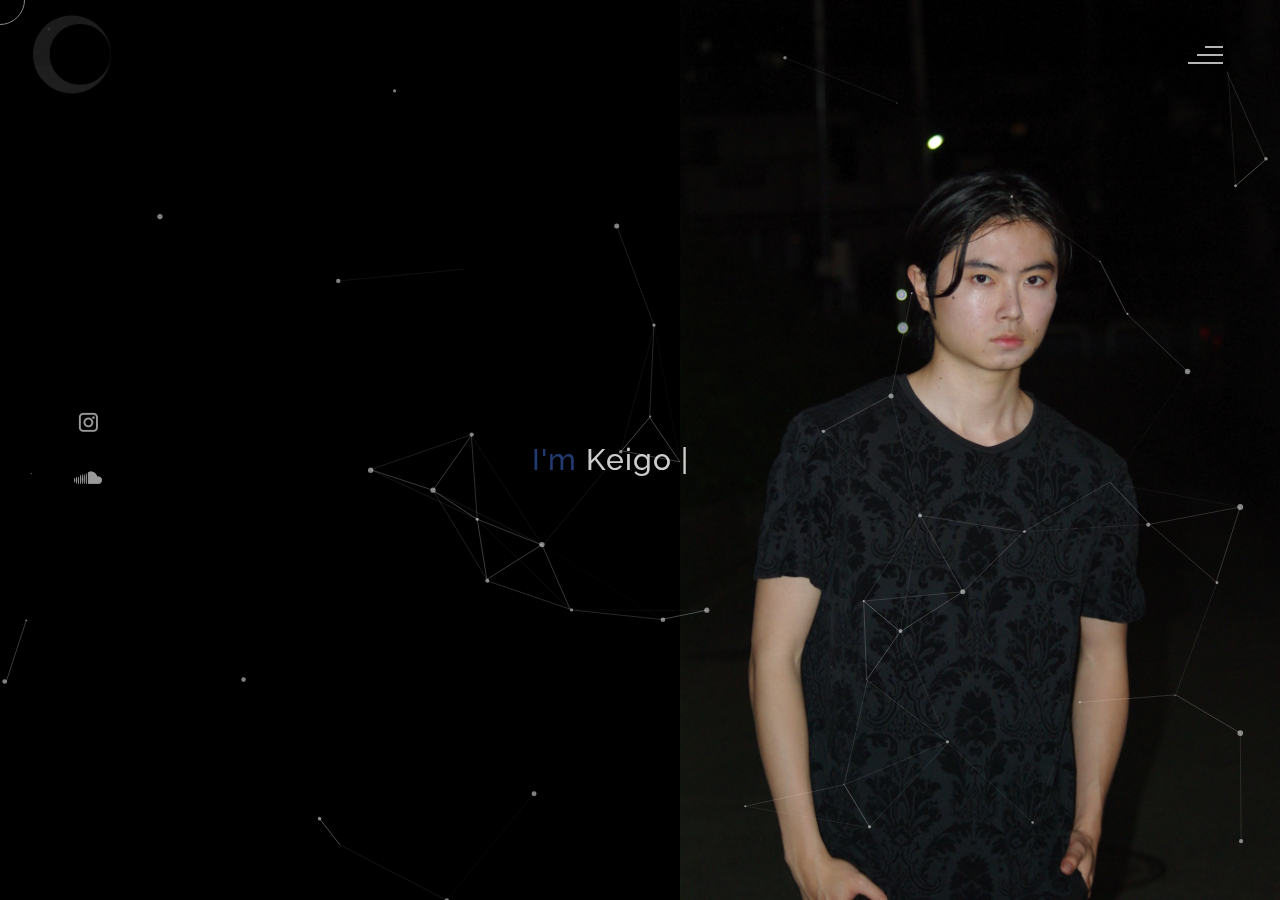
==== commit ec4e7d33: "Update index.html" ====
--- a/index.html
+++ b/index.html
@@ -433,7 +433,7 @@
 			    <br>・<a href="https://www.instagram.com/tv/Cr5qaPPg6y4/?utm_source=ig_web_copy_link&igsh=MzRlODBiNWFlZA==">gamma DJ</a> @spin coaster music bar
                             <br>&nbsp;&nbsp;&nbsp;&nbsp;&nbsp;&nbsp;Ebisu, April 29, 2023
                             <br>
-			 <br>・<a href="https://www.instagram.com/tv/Cr5qaPPg6y4/?utm_source=ig_web_copy_link&igsh=MzRlODBiNWFlZA==">gamma/Chill DJ</a> @Zou-no-hana terrace
+			 <br>・<a href="https://www.instagram.com/tv/CsvoHKIAcIT/?utm_source=ig_web_copy_link&igsh=MzRlODBiNWFlZA%3D%3D">gamma/Chill DJ</a> @Zou-no-hana terrace
                             <br>&nbsp;&nbsp;&nbsp;&nbsp;&nbsp;&nbsp;Yokohama, March 26, 2023
                             <br>
 			 <br>・<a href="https://vie.style/blogs/magazine/%E6%85%B6%E6%87%89%E7%BE%A9%E5%A1%BE%E5%A4%A7%E5%AD%A6%E3%81%AB%E3%81%A6vie%E3%81%AE%E3%82%A4%E3%83%A4%E3%83%9B%E3%83%B3%E5%9E%8B%E8%84%B3%E6%B3%A2%E8%A8%88%E3%82%92%E7%94%A8%E3%81%84%E3%81%9F%E3%83%87%E3%83%BC%E3%82%BF%E3%83%89%E3%83%AA%E3%83%96%E3%83%B3%E3%82%A2%E3%83%BC%E3%83%88%E3%81%AE%E6%8E%88%E6%A5%AD%E3%82%92%E9%96%8B%E8%AC%9B">VIE MAGAZINE</a>  掲載
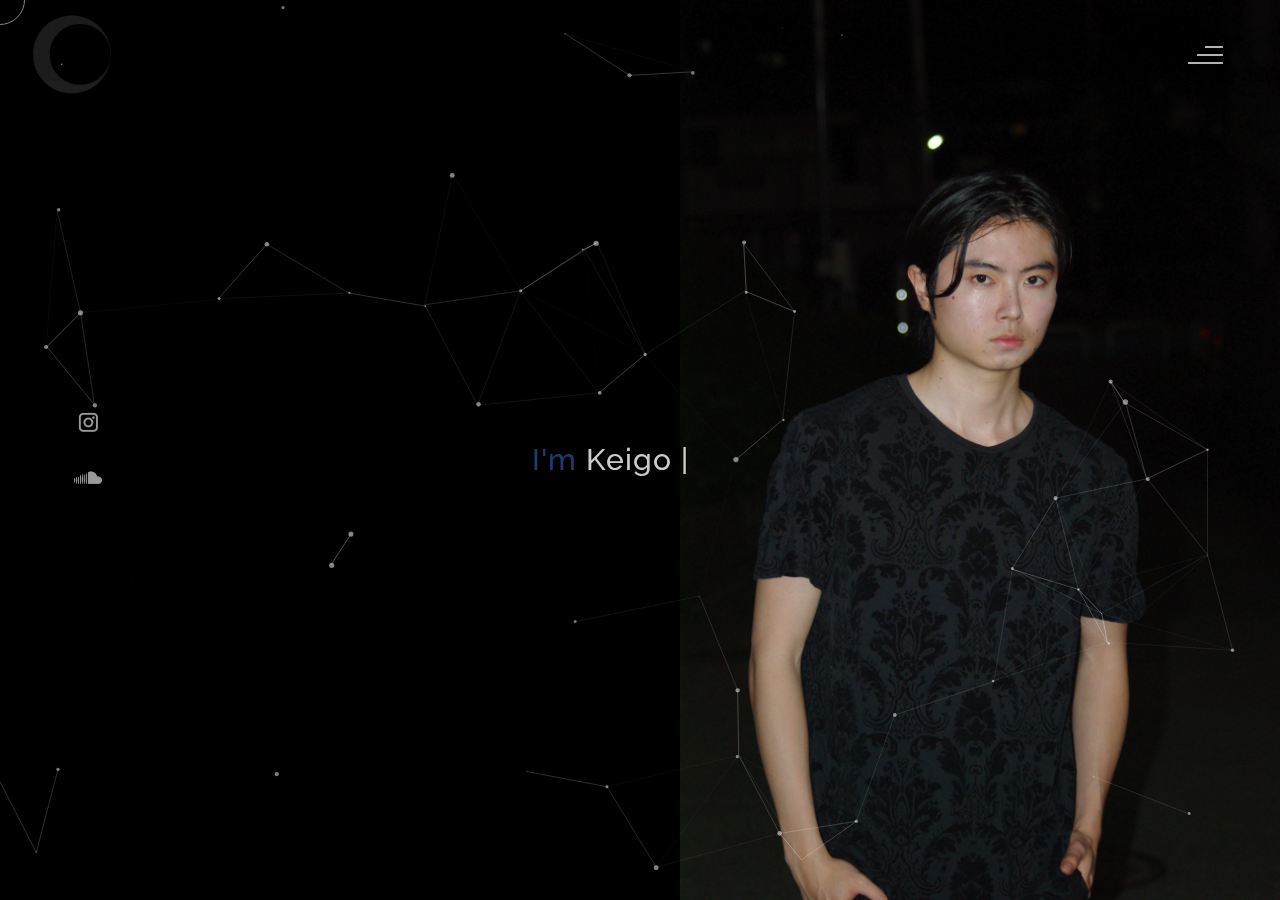
==== commit b0368c24: "Update index.html" ====
--- a/index.html
+++ b/index.html
@@ -414,13 +414,13 @@
                 <br>・<a href="https://www.instagram.com/reel/C0ty3elr9zW/?utm_source=ig_web_copy_link&igsh=MzRlODBiNWFlZA==">Christmas Gara DJ</a>@ CÉ LA VI Tokyo
                 <br>&nbsp;&nbsp;&nbsp;&nbsp;&nbsp;&nbsp;Shibuya, December 9, 2023
                 <br>
-                <br>・<a href="https://fsp.zounohana.jp/2023/programs/x-music-reimagine/">Re:imagine (installation)</a> @ZOU-NO-HANA FUTURE SCAPE PROJECT2023
+                <br>・<a href="https://fsp.zounohana.jp/2023/programs/x-music-reimagine/">Re:imagine (installation)</a>@ ZOU-NO-HANA FUTURE SCAPE PROJECT2023
                 <br>&nbsp;&nbsp;&nbsp;&nbsp;&nbsp;&nbsp;Yokohama, December 8-10, 2023
                 <br>
                 <br>・Re:imagine (installation) @ SFC Open research forum & 万学博覧会
                 <br>&nbsp;&nbsp;&nbsp;&nbsp;&nbsp;&nbsp;Yokohama, December 8-10, 2023
                 <br>
-                <br>・<a href="https://youtu.be/ghjF4PuqH1k?si=Ov_YqUr1mTxvy-Os">SinTonix & Shinya Fujii session (VJ,produce)</a> @ Tsukuna International Conference 2033
+                <br>・<a href="https://youtu.be/ghjF4PuqH1k?si=Ov_YqUr1mTxvy-Os">SinTonix & Shinya Fujii session (VJ,produce)</a>@ Tsukuna International Conference 2033
                 <br>&nbsp;&nbsp;&nbsp;&nbsp;&nbsp;&nbsp;Tsukuba, September 9, 2023
                 <br>
 		<br>・<a href="https://linkco.re/mHfVBsdN">Hanamizuki [Reworked]</a> feat. Yo Hitoto
@@ -430,10 +430,10 @@
                             Sata S., Honda K., Yamaguchi S., Komine M., Yoshida K., Kim S., Kashino M., Hagio S., & Fujii S.<br> Muscle Synergy of A Lower Limb in Drummer’s Dystonia: A Case Study.
                             <br>&nbsp;&nbsp;&nbsp; &nbsp;&nbsp;&nbsp;Nihon University, Japan, August 24-28, 2023
 			    <br>
-			    <br>・<a href="https://www.instagram.com/tv/Cr5qaPPg6y4/?utm_source=ig_web_copy_link&igsh=MzRlODBiNWFlZA==">gamma DJ</a> @spin coaster music bar
+			    <br>・<a href="https://www.instagram.com/tv/Cr5qaPPg6y4/?utm_source=ig_web_copy_link&igsh=MzRlODBiNWFlZA==">gamma DJ</a>@ spin coaster music bar
                             <br>&nbsp;&nbsp;&nbsp;&nbsp;&nbsp;&nbsp;Ebisu, April 29, 2023
                             <br>
-			 <br>・<a href="https://www.instagram.com/tv/CsvoHKIAcIT/?utm_source=ig_web_copy_link&igsh=MzRlODBiNWFlZA%3D%3D">gamma/Chill DJ</a> @Zou-no-hana terrace
+			 <br>・<a href="https://www.instagram.com/tv/CsvoHKIAcIT/?utm_source=ig_web_copy_link&igsh=MzRlODBiNWFlZA%3D%3D">gamma/Chill DJ</a>@ Zou-no-hana terrace
                             <br>&nbsp;&nbsp;&nbsp;&nbsp;&nbsp;&nbsp;Yokohama, March 26, 2023
                             <br>
 			 <br>・<a href="https://vie.style/blogs/magazine/%E6%85%B6%E6%87%89%E7%BE%A9%E5%A1%BE%E5%A4%A7%E5%AD%A6%E3%81%AB%E3%81%A6vie%E3%81%AE%E3%82%A4%E3%83%A4%E3%83%9B%E3%83%B3%E5%9E%8B%E8%84%B3%E6%B3%A2%E8%A8%88%E3%82%92%E7%94%A8%E3%81%84%E3%81%9F%E3%83%87%E3%83%BC%E3%82%BF%E3%83%89%E3%83%AA%E3%83%96%E3%83%B3%E3%82%A2%E3%83%BC%E3%83%88%E3%81%AE%E6%8E%88%E6%A5%AD%E3%82%92%E9%96%8B%E8%AC%9B">VIE MAGAZINE</a>  掲載
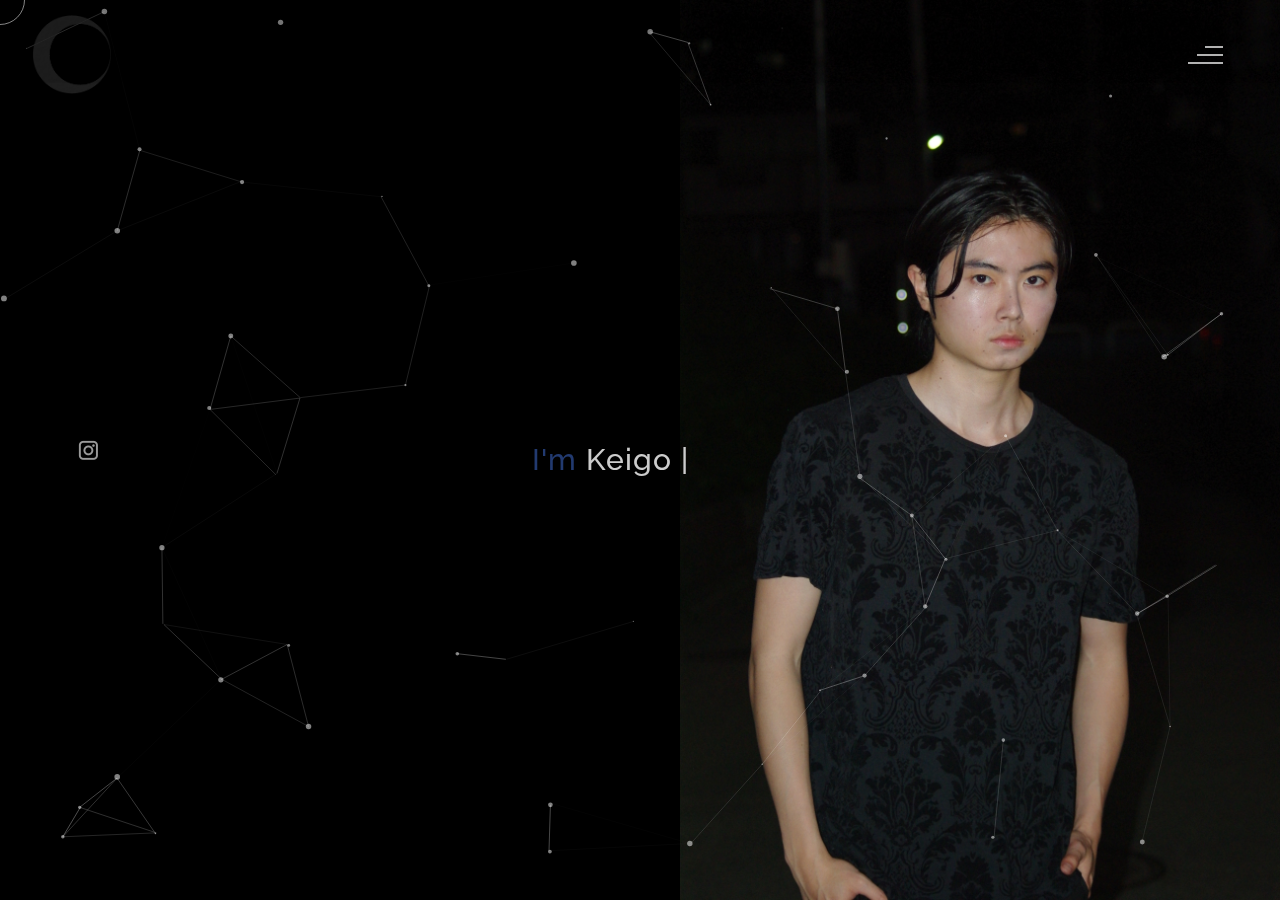
==== commit 3951bdd8: "Update index.html" ====
--- a/index.html
+++ b/index.html
@@ -108,7 +108,7 @@
               <!--Social Media Links-->
             <div class="social-media-links">
                <a href="https://www.instagram.com/keigoyoshida_/"><img src="images/instagram logo.png" class="social-media" alt="instagram-logo"></a><!--Your instagram homepage link inser in place of "#"-->
-               <a href="https://on.soundcloud.com/oqWKH"><img src="images/soundcloud.png" class="social-media" alt="-logo"></a>
+               <!--<a href="https://on.soundcloud.com/oqWKH"><img src="images/soundcloud.png" class="social-media" alt="-logo"></a>-->
               
 
             </div>
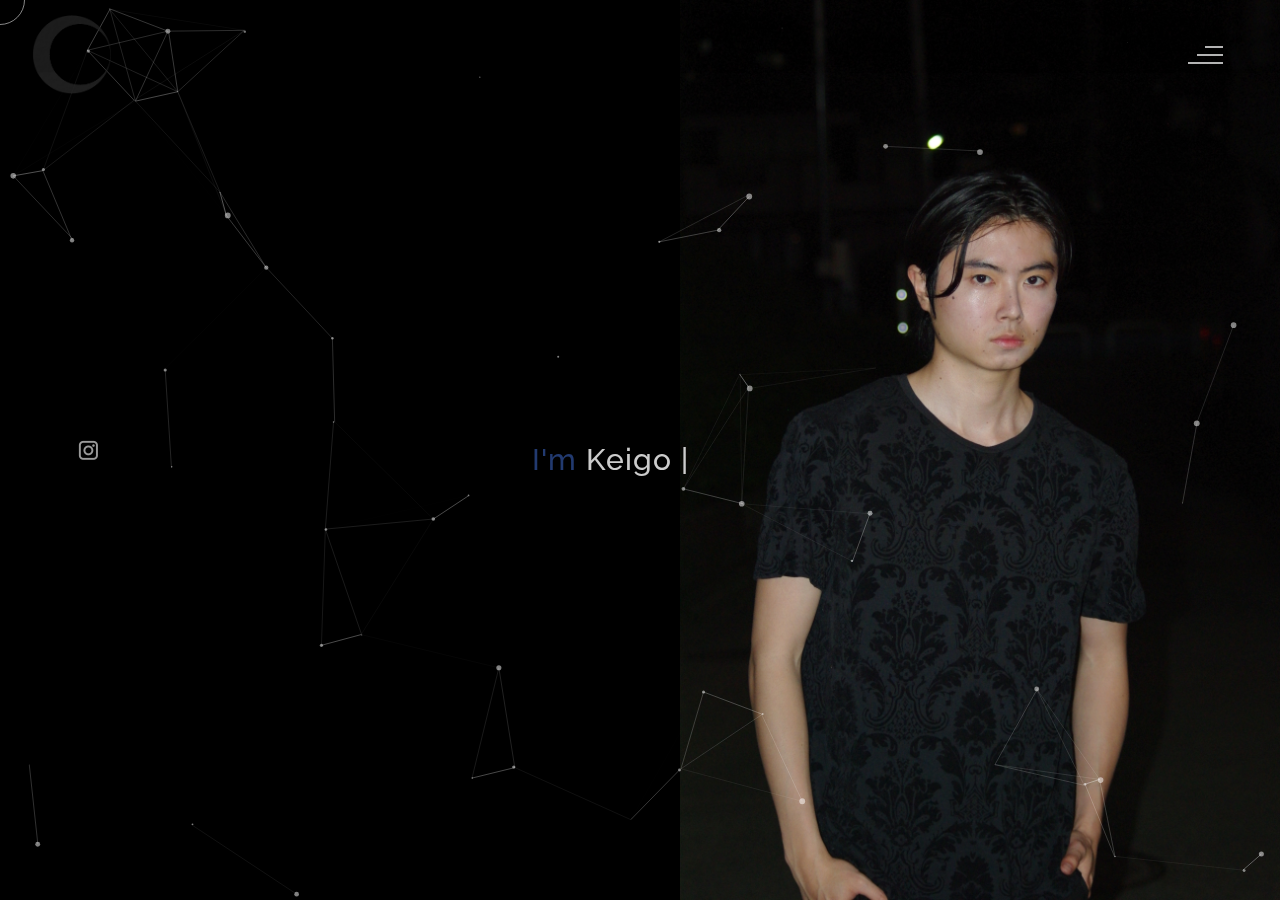
==== commit 045d6d53: "Update index.html" ====
--- a/index.html
+++ b/index.html
@@ -408,19 +408,19 @@
 			<div id="latestalbum" class="hero_padx" >
                 <div class="whatis">
                 <h4>Works</h4>
-		<br>・<a href="https://www.dropbox.com/scl/fi/ap5p3apqj7sbou5hw791k/Artificial_Heart_Brain_Waves.mp4?rlkey=4taw8nyjsxdofwylj3bi545pa&dl=0">Artificial Heart Brain Wave</a>
+		<br>・<a href="https://www.instagram.com/reel/C40BLI_L-4Z/?utm_source=ig_web_copy_link&igsh=MzRlODBiNWFlZA==">Artificial Heart Brain Wave</a>
                             <br>&nbsp;&nbsp;&nbsp;&nbsp;&nbsp;&nbsp; Data-driven art, Keio sfc θ hall, January 21, 2024
 		 <br>	
                 <br>・<a href="https://www.instagram.com/reel/C0ty3elr9zW/?utm_source=ig_web_copy_link&igsh=MzRlODBiNWFlZA==">Christmas Gara DJ</a>@ CÉ LA VI Tokyo
                 <br>&nbsp;&nbsp;&nbsp;&nbsp;&nbsp;&nbsp;Shibuya, December 9, 2023
                 <br>
-                <br>・<a href="https://fsp.zounohana.jp/2023/programs/x-music-reimagine/">Re:imagine (installation)</a>@ ZOU-NO-HANA FUTURE SCAPE PROJECT2023
+                <br>・<a href="https://www.instagram.com/reel/C4z-lWMLJ-n/?utm_source=ig_web_copy_link&igsh=MzRlODBiNWFlZA==">Re:imagine (installation)</a>@ ZOU-NO-HANA FUTURE SCAPE PROJECT2023
                 <br>&nbsp;&nbsp;&nbsp;&nbsp;&nbsp;&nbsp;Yokohama, December 8-10, 2023
                 <br>
                 <br>・Re:imagine (installation) @ SFC Open research forum & 万学博覧会
                 <br>&nbsp;&nbsp;&nbsp;&nbsp;&nbsp;&nbsp;Yokohama, December 8-10, 2023
                 <br>
-                <br>・<a href="https://youtu.be/ghjF4PuqH1k?si=Ov_YqUr1mTxvy-Os">SinTonix & Shinya Fujii session (VJ,produce)</a>@ Tsukuna International Conference 2033
+                <br>・<a href="https://www.instagram.com/reel/C4z7oaYrdcH/?utm_source=ig_web_copy_link&igsh=MzRlODBiNWFlZA==">Tsukuna International Conference 2023 session performance</a>
                 <br>&nbsp;&nbsp;&nbsp;&nbsp;&nbsp;&nbsp;Tsukuba, September 9, 2023
                 <br>
 		<br>・<a href="https://linkco.re/mHfVBsdN">Hanamizuki [Reworked]</a> feat. Yo Hitoto
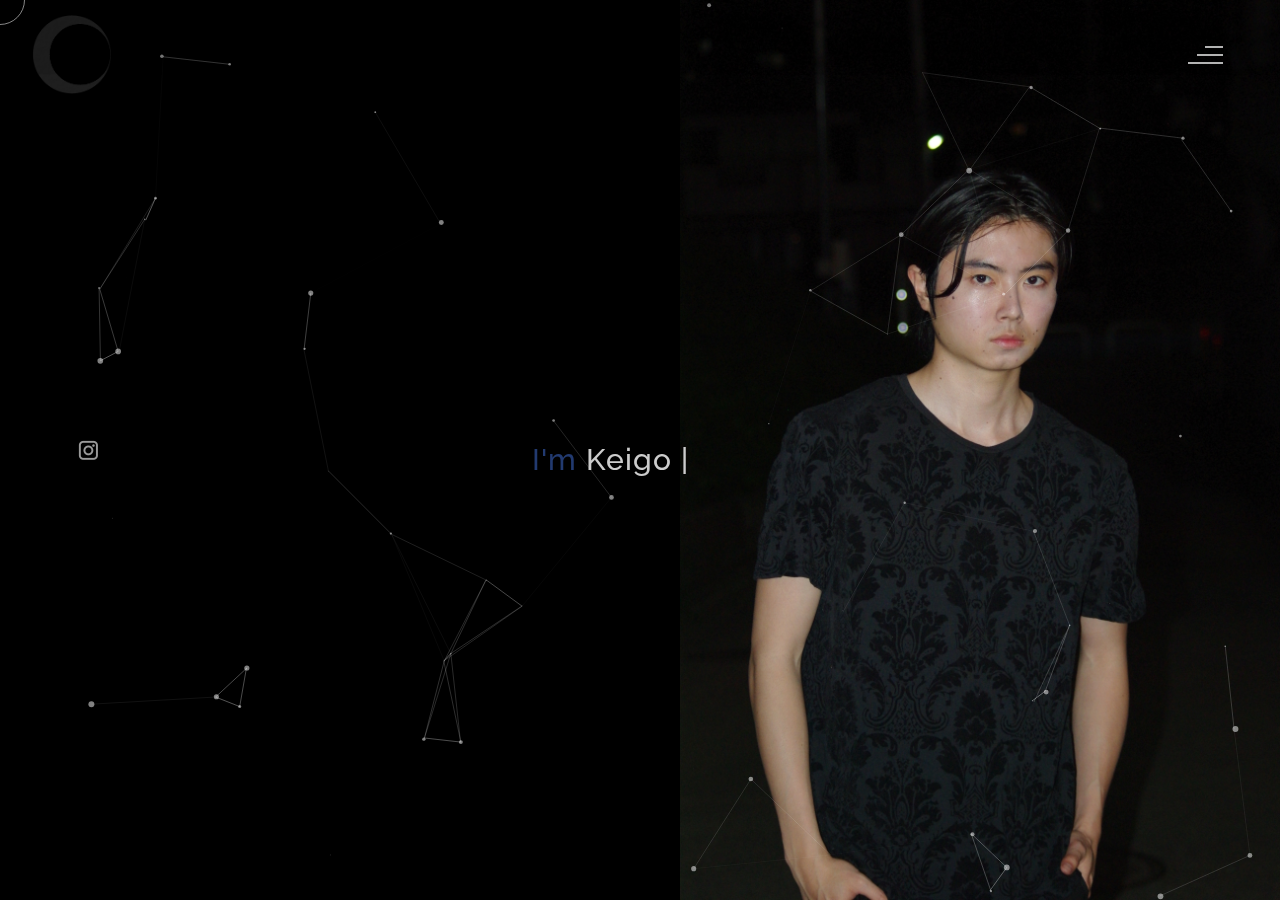
==== commit e1a6a354: "Update index.html" ====
--- a/index.html
+++ b/index.html
@@ -409,7 +409,7 @@
                 <div class="whatis">
                 <h4>Works</h4>
 		<br>・<a href="https://www.instagram.com/reel/C40BLI_L-4Z/?utm_source=ig_web_copy_link&igsh=MzRlODBiNWFlZA==">Artificial Heart Brain Wave</a>
-                            <br>&nbsp;&nbsp;&nbsp;&nbsp;&nbsp;&nbsp; Data-driven art, Keio sfc θ hall, January 21, 2024
+                            <br>&nbsp;&nbsp;&nbsp;&nbsp;&nbsp;&nbsp; Data-driven art, Keio sfc θ hall, January 21, 2024, 真鍋大度最優秀賞
 		 <br>	
                 <br>・<a href="https://www.instagram.com/reel/C0ty3elr9zW/?utm_source=ig_web_copy_link&igsh=MzRlODBiNWFlZA==">Christmas Gara DJ</a>@ CÉ LA VI Tokyo
                 <br>&nbsp;&nbsp;&nbsp;&nbsp;&nbsp;&nbsp;Shibuya, December 9, 2023
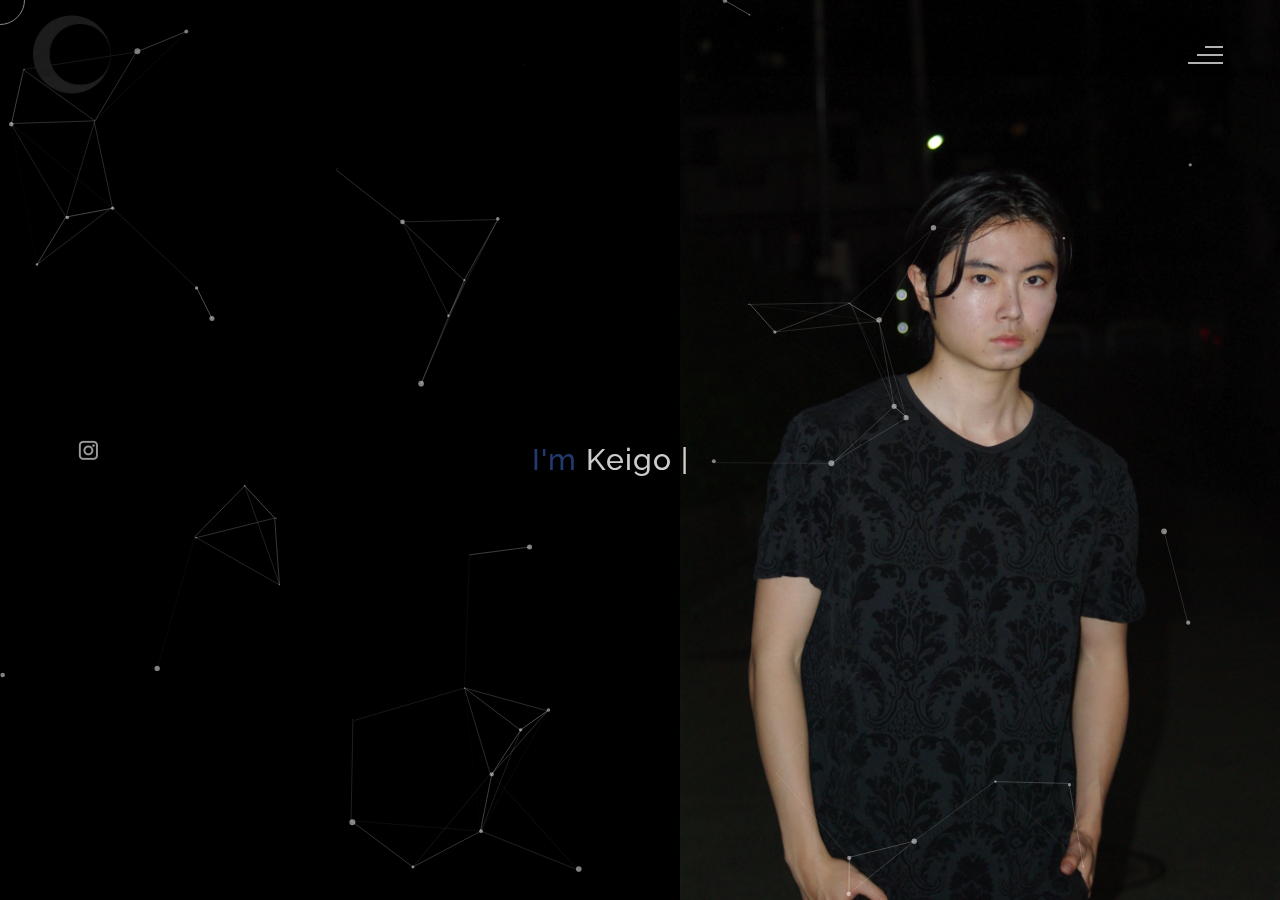
==== commit 91f2de6e: "Update index.html" ====
--- a/index.html
+++ b/index.html
@@ -408,7 +408,7 @@
 			<div id="latestalbum" class="hero_padx" >
                 <div class="whatis">
                 <h4>Works</h4>
-		<br>・<a href="https://www.instagram.com/reel/C40BLI_L-4Z/?utm_source=ig_web_copy_link&igsh=MzRlODBiNWFlZA==">Artificial Heart Brain Wave</a>
+		<br>・<a href="https://www.instagram.com/reel/C40BLI_L-4Z/?utm_source=ig_web_copy_link&igsh=MzRlODBiNWFlZA==">Artificial Heart Brain Waves</a>
                             <br>&nbsp;&nbsp;&nbsp;&nbsp;&nbsp;&nbsp; Data-driven art, Keio sfc θ hall, January 21, 2024, 真鍋大度最優秀賞
 		 <br>	
                 <br>・<a href="https://www.instagram.com/reel/C0ty3elr9zW/?utm_source=ig_web_copy_link&igsh=MzRlODBiNWFlZA==">Christmas Gara DJ</a>@ CÉ LA VI Tokyo
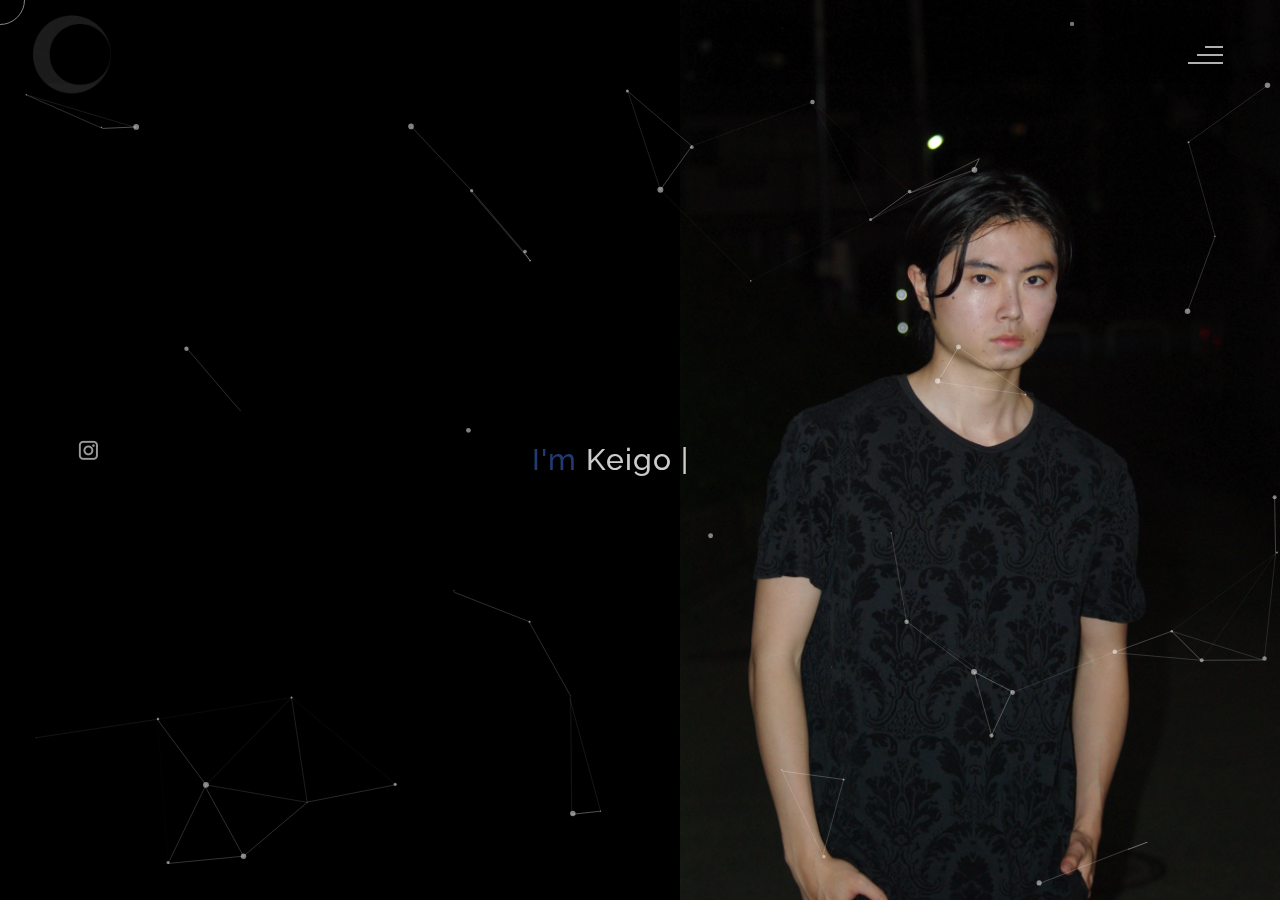
==== commit c111f022: "Update index.html" ====
--- a/index.html
+++ b/index.html
@@ -409,7 +409,7 @@
                 <div class="whatis">
                 <h4>Works</h4>
 		<br>・<a href="https://www.instagram.com/reel/C40BLI_L-4Z/?utm_source=ig_web_copy_link&igsh=MzRlODBiNWFlZA==">Artificial Heart Brain Waves</a>
-                            <br>&nbsp;&nbsp;&nbsp;&nbsp;&nbsp;&nbsp; Data-driven art, Keio sfc θ hall, January 21, 2024, 真鍋大度最優秀賞
+                            <br>&nbsp;&nbsp;&nbsp;&nbsp;&nbsp;&nbsp;Data-driven art, Keio sfc θ hall, January 21, 2024, 真鍋大度最優秀賞
 		 <br>	
                 <br>・<a href="https://www.instagram.com/reel/C0ty3elr9zW/?utm_source=ig_web_copy_link&igsh=MzRlODBiNWFlZA==">Christmas Gara DJ</a>@ CÉ LA VI Tokyo
                 <br>&nbsp;&nbsp;&nbsp;&nbsp;&nbsp;&nbsp;Shibuya, December 9, 2023
